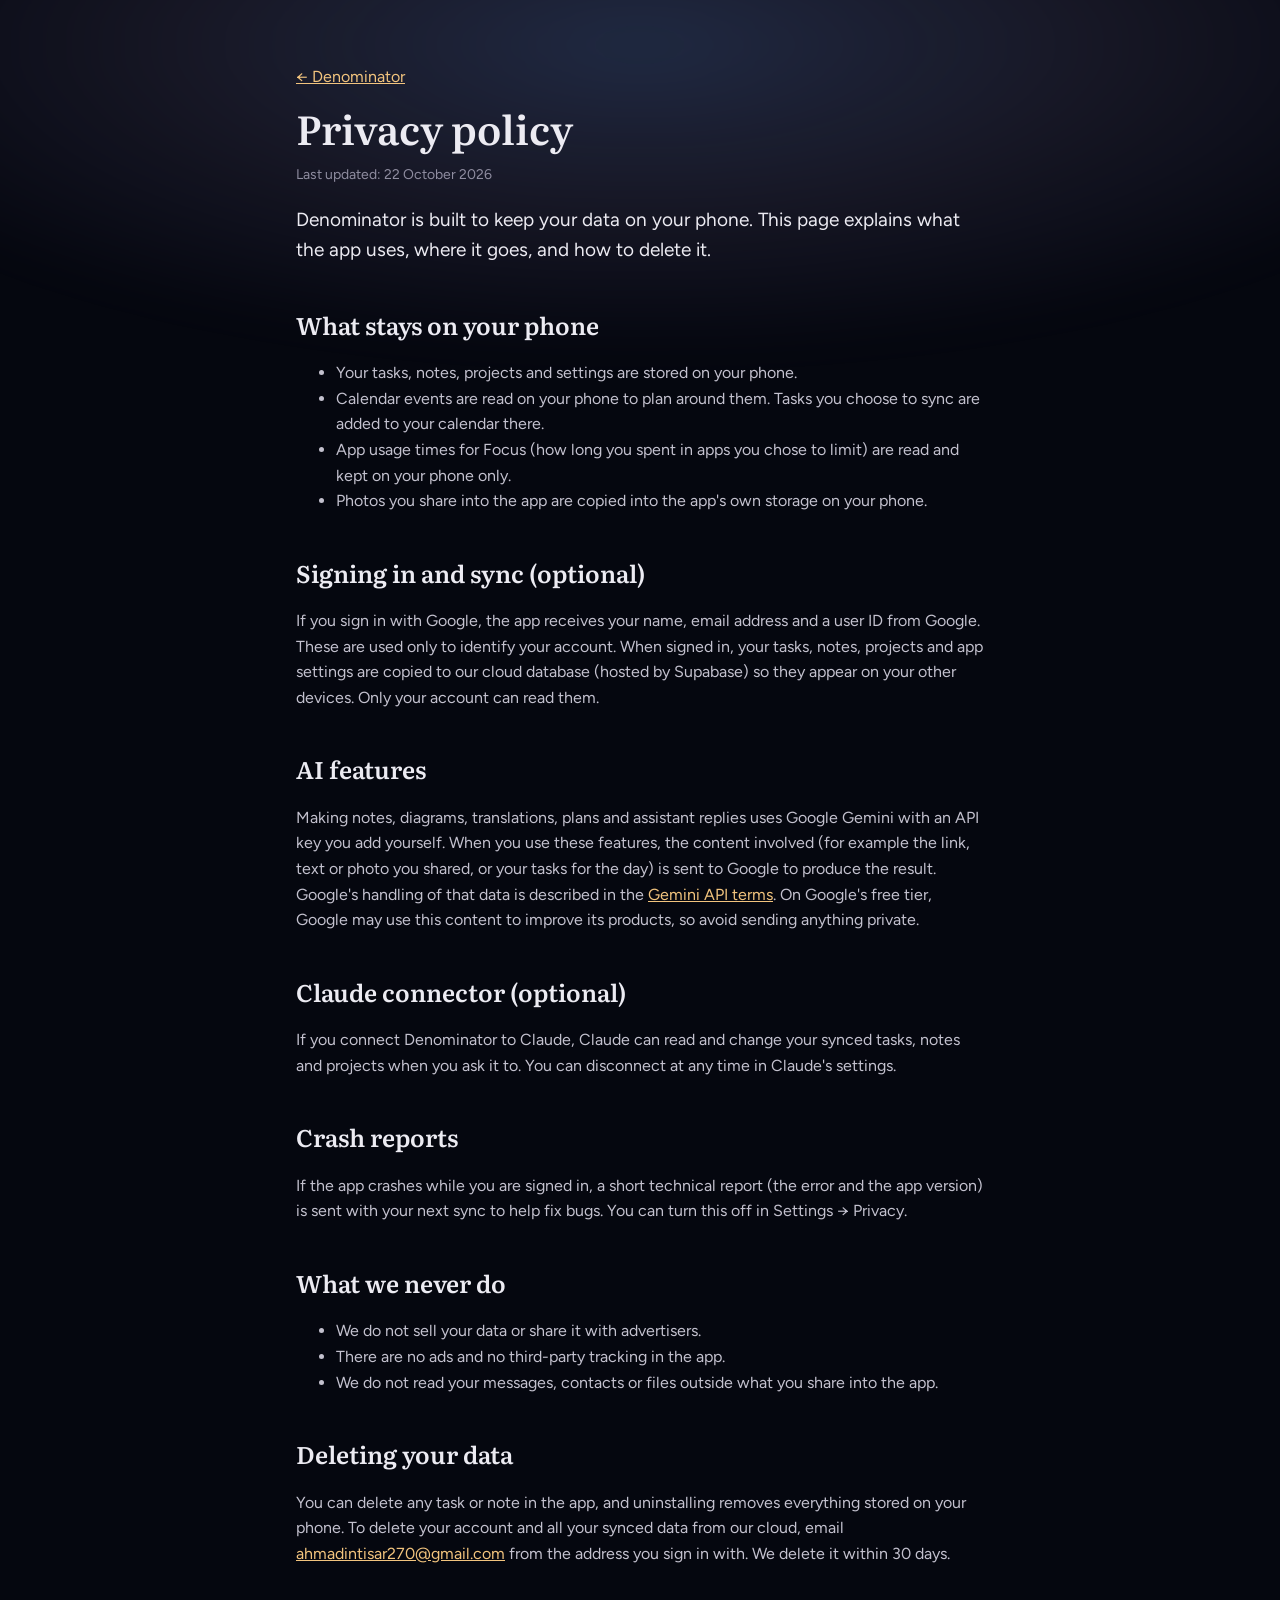
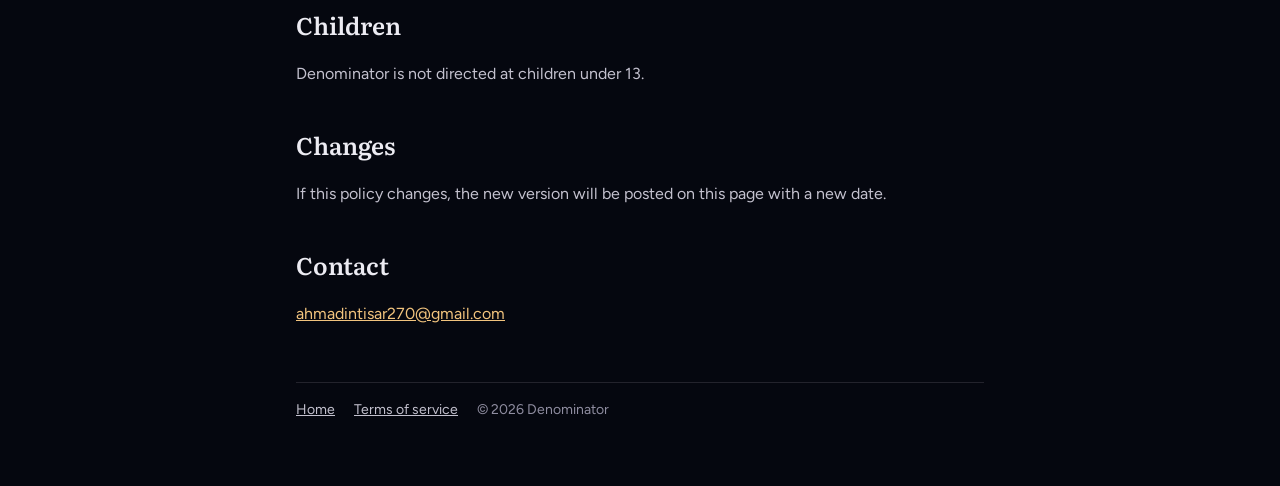
==== privacy.html @ ea75432d "Denominator 1.18.0: website, download and shared-note viewer Co-Authored-By: Claude Opus 5.5 <norepl" ====
<!doctype html>
<html lang="en">
<head>
  <meta charset="utf-8">
  <meta name="viewport" content="width=device-width, initial-scale=1">
  <title>Privacy policy · Denominator</title>
  <meta name="description" content="How the Denominator app handles your data.">
  <link rel="icon" href="icon.png">
  <link rel="preconnect" href="https://fonts.googleapis.com">
  <link href="https://fonts.googleapis.com/css2?family=Figtree:wght@400;600&family=Literata:wght@600&display=swap" rel="stylesheet">
  <link rel="stylesheet" href="style.css">
</head>
<body>
  <div class="glow"></div>
  <main>
    <p><a href="index.html">← Denominator</a></p>
    <h1>Privacy policy</h1>
    <p class="small">Last updated: 22 October 2026</p>

    <p class="lead">Denominator is built to keep your data on your phone. This page explains what the app uses, where it goes, and how to delete it.</p>

    <h2>What stays on your phone</h2>
    <ul>
      <li>Your tasks, notes, projects and settings are stored on your phone.</li>
      <li>Calendar events are read on your phone to plan around them. Tasks you choose to sync are added to your calendar there.</li>
      <li>App usage times for Focus (how long you spent in apps you chose to limit) are read and kept on your phone only.</li>
      <li>Photos you share into the app are copied into the app's own storage on your phone.</li>
    </ul>

    <h2>Signing in and sync (optional)</h2>
    <p>If you sign in with Google, the app receives your name, email address and a user ID from Google. These are used only to identify your account. When signed in, your tasks, notes, projects and app settings are copied to our cloud database (hosted by Supabase) so they appear on your other devices. Only your account can read them.</p>

    <h2>AI features</h2>
    <p>Making notes, diagrams, translations, plans and assistant replies uses Google Gemini with an API key you add yourself. When you use these features, the content involved (for example the link, text or photo you shared, or your tasks for the day) is sent to Google to produce the result. Google's handling of that data is described in the <a href="https://ai.google.dev/gemini-api/terms">Gemini API terms</a>. On Google's free tier, Google may use this content to improve its products, so avoid sending anything private.</p>

    <h2>Claude connector (optional)</h2>
    <p>If you connect Denominator to Claude, Claude can read and change your synced tasks, notes and projects when you ask it to. You can disconnect at any time in Claude's settings.</p>

    <h2>Crash reports</h2>
    <p>If the app crashes while you are signed in, a short technical report (the error and the app version) is sent with your next sync to help fix bugs. You can turn this off in Settings → Privacy.</p>

    <h2>What we never do</h2>
    <ul>
      <li>We do not sell your data or share it with advertisers.</li>
      <li>There are no ads and no third-party tracking in the app.</li>
      <li>We do not read your messages, contacts or files outside what you share into the app.</li>
    </ul>

    <h2>Deleting your data</h2>
    <p>You can delete any task or note in the app, and uninstalling removes everything stored on your phone. To delete your account and all your synced data from our cloud, email <a href="mailto:ahmadintisar270@gmail.com">ahmadintisar270@gmail.com</a> from the address you sign in with. We delete it within 30 days.</p>

    <h2>Children</h2>
    <p>Denominator is not directed at children under 13.</p>

    <h2>Changes</h2>
    <p>If this policy changes, the new version will be posted on this page with a new date.</p>

    <h2>Contact</h2>
    <p><a href="mailto:ahmadintisar270@gmail.com">ahmadintisar270@gmail.com</a></p>

    <footer>
      <a href="index.html">Home</a>
      <a href="terms.html">Terms of service</a>
      <span>© 2026 Denominator</span>
    </footer>
  </main>
</body>
</html>
---- style.css ----
:root {
  --bg: #05070f;
  --surface: #10111a;
  --text: #ecebf2;
  --soft: #c3c1ce;
  --muted: #8f8da0;
  --accent: #f2c47e;
  --moon: #b9a8f0;
  --line: #23232c;
}
* { box-sizing: border-box; }
html { -webkit-text-size-adjust: 100%; }
body {
  margin: 0;
  background: var(--bg);
  color: var(--text);
  font-family: "Figtree", system-ui, -apple-system, "Segoe UI", Roboto, sans-serif;
  line-height: 1.6;
}
.glow {
  position: fixed; inset: -30vh -20vw auto; height: 70vh; z-index: -1;
  background: radial-gradient(closest-side, rgba(127,166,248,.22), rgba(185,168,240,.10), transparent);
  filter: blur(20px);
}
main { max-width: 720px; margin: 0 auto; padding: 48px 16px 64px; }
header.hero { display: flex; gap: 20px; align-items: center; margin-bottom: 28px; }
header.hero img { width: 84px; height: 84px; border-radius: 20px; }
h1 { font-family: "Literata", Georgia, serif; font-weight: 600; font-size: 40px; line-height: 1.1; margin: 0; }
.tag { letter-spacing: .3em; color: var(--muted); font-size: 13px; margin-top: 8px; }
h2 { font-family: "Literata", Georgia, serif; font-weight: 600; font-size: 24px; margin: 40px 0 8px; }
h3 { font-size: 17px; margin: 24px 0 4px; }
p, li { color: var(--soft); }
a { color: var(--accent); }
.lead { font-size: 19px; color: var(--text); }
.grid { display: grid; grid-template-columns: repeat(auto-fit, minmax(200px, 1fr)); gap: 12px; margin-top: 20px; }
.card { background: var(--surface); border: 1px solid var(--line); border-radius: 18px; padding: 16px; }
.card b { color: var(--text); display: block; margin-bottom: 4px; }
.card span { color: var(--muted); font-size: 15px; }
.btn {
  display: inline-block; margin-top: 24px; padding: 12px 20px; border-radius: 999px;
  background: var(--accent); color: #1a1408; text-decoration: none; font-weight: 600;
}
footer { margin-top: 56px; padding-top: 16px; border-top: 1px solid var(--line); color: var(--muted); font-size: 14px; }
footer a { color: var(--soft); margin-right: 16px; }
.small { font-size: 14px; color: var(--muted); }
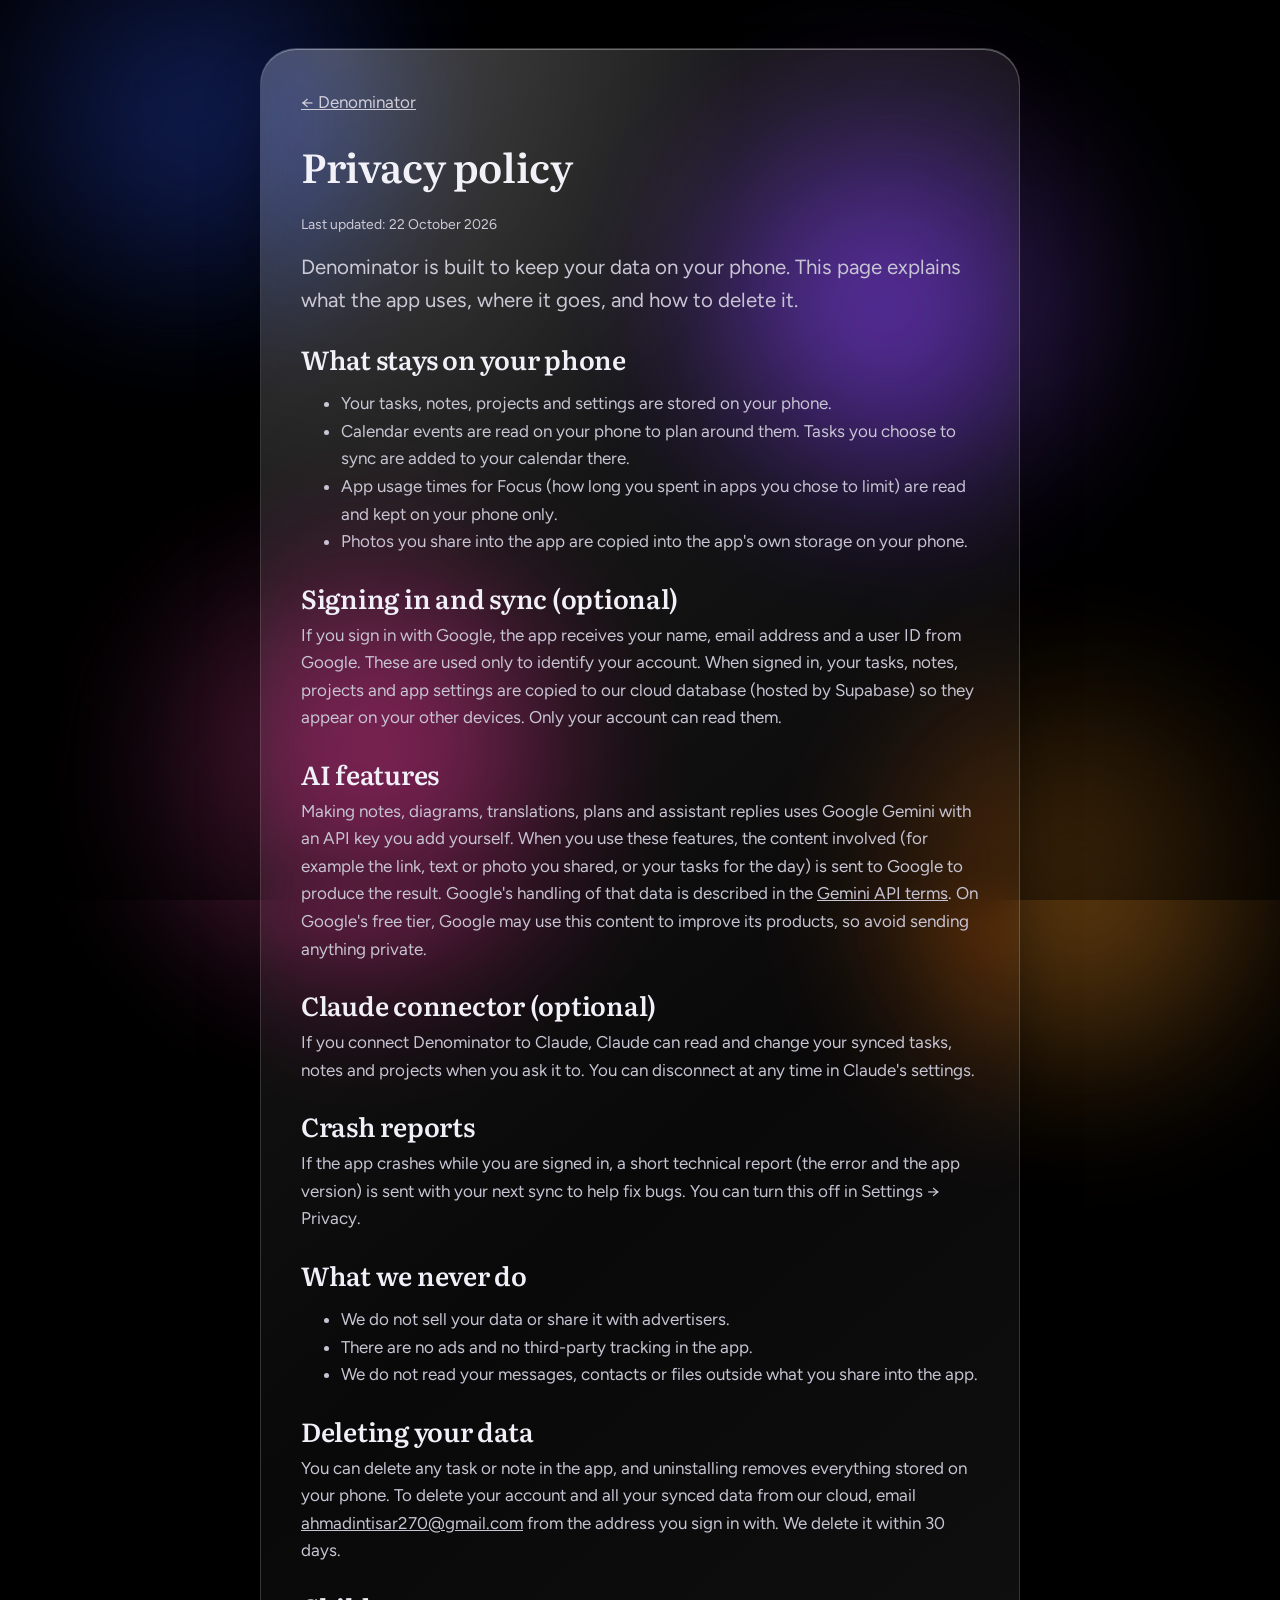
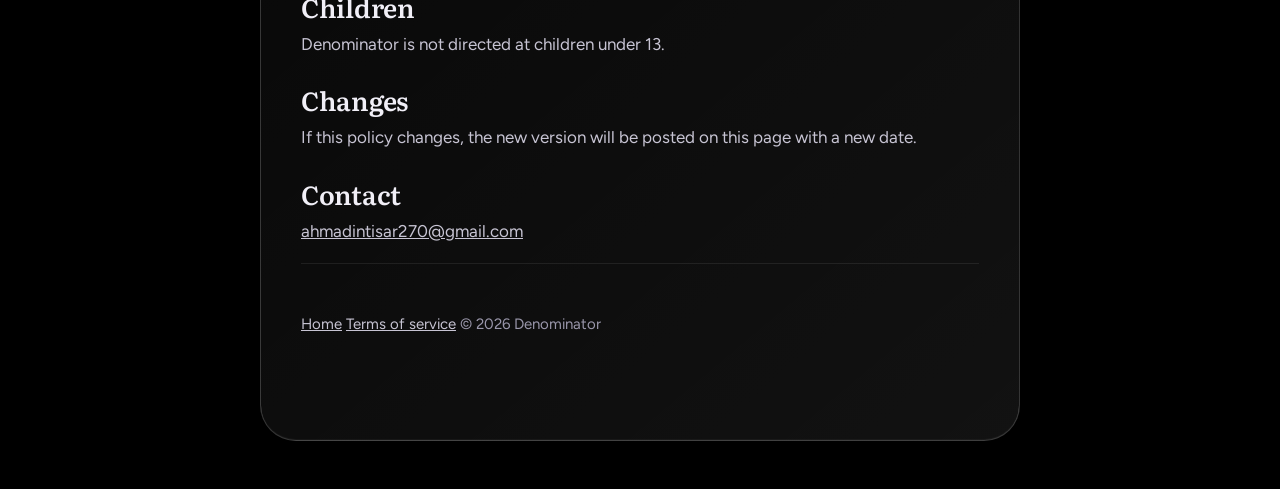
==== commit 2d2c60d6: "New website: liquid glass design, a day-by-day tour of every feature, and a feedback form Co-Authore" ====
--- a/privacy.html
+++ b/privacy.html
@@ -8,11 +8,11 @@
   <link rel="icon" href="icon.png">
   <link rel="preconnect" href="https://fonts.googleapis.com">
   <link href="https://fonts.googleapis.com/css2?family=Figtree:wght@400;600&family=Literata:wght@600&display=swap" rel="stylesheet">
-  <link rel="stylesheet" href="style.css">
+  <link rel="stylesheet" href="style.css?v=5">
 </head>
 <body>
-  <div class="glow"></div>
-  <main>
+  <div class="aurora" aria-hidden="true"><i></i><i></i><i></i><i></i></div><div class="grain" aria-hidden="true"></div>
+  <main class="page glass">
     <p><a href="index.html">← Denominator</a></p>
     <h1>Privacy policy</h1>
     <p class="small">Last updated: 22 October 2026</p>
--- a/style.css
+++ b/style.css
@@ -1,45 +1,208 @@
+/* Denominator website. One idea: the app's own D-gradient light, seen through glass.
+   Colors come from the app (ink black, candlelight, sea, lavender); type is the
+   app's own pair: Literata for headings, Figtree for reading. */
 :root {
-  --bg: #05070f;
-  --surface: #10111a;
-  --text: #ecebf2;
-  --soft: #c3c1ce;
-  --muted: #8f8da0;
-  --accent: #f2c47e;
-  --moon: #b9a8f0;
-  --line: #23232c;
+  --ink: #000;
+  --text: #F1EFF7;
+  --soft: #C7C4D3;
+  --muted: #9A97AB;
+  --candle: #F2C47E;
+  --sea: #8AD6C6;
+  --lavender: #B9A8F0;
+  --rose: #F0958A;
+  --d1: #3D5CFF; --d2: #8C5CFF; --d3: #FF5FA8; --d4: #FFA046;
+  --glass: linear-gradient(140deg, rgba(255,255,255,.13), rgba(255,255,255,.035) 55%, rgba(255,255,255,.07));
+  --edge: rgba(255,255,255,.17);
+  --serif: "Literata", Georgia, serif;
+  --sans: "Figtree", "Hind Siliguri", system-ui, sans-serif;
+  color-scheme: dark;
 }
 * { box-sizing: border-box; }
-html { -webkit-text-size-adjust: 100%; }
-body {
-  margin: 0;
-  background: var(--bg);
-  color: var(--text);
-  font-family: "Figtree", system-ui, -apple-system, "Segoe UI", Roboto, sans-serif;
-  line-height: 1.6;
-}
-.glow {
-  position: fixed; inset: -30vh -20vw auto; height: 70vh; z-index: -1;
-  background: radial-gradient(closest-side, rgba(127,166,248,.22), rgba(185,168,240,.10), transparent);
-  filter: blur(20px);
-}
-main { max-width: 720px; margin: 0 auto; padding: 48px 16px 64px; }
-header.hero { display: flex; gap: 20px; align-items: center; margin-bottom: 28px; }
-header.hero img { width: 84px; height: 84px; border-radius: 20px; }
-h1 { font-family: "Literata", Georgia, serif; font-weight: 600; font-size: 40px; line-height: 1.1; margin: 0; }
-.tag { letter-spacing: .3em; color: var(--muted); font-size: 13px; margin-top: 8px; }
-h2 { font-family: "Literata", Georgia, serif; font-weight: 600; font-size: 24px; margin: 40px 0 8px; }
-h3 { font-size: 17px; margin: 24px 0 4px; }
-p, li { color: var(--soft); }
-a { color: var(--accent); }
-.lead { font-size: 19px; color: var(--text); }
-.grid { display: grid; grid-template-columns: repeat(auto-fit, minmax(200px, 1fr)); gap: 12px; margin-top: 20px; }
-.card { background: var(--surface); border: 1px solid var(--line); border-radius: 18px; padding: 16px; }
-.card b { color: var(--text); display: block; margin-bottom: 4px; }
-.card span { color: var(--muted); font-size: 15px; }
-.btn {
-  display: inline-block; margin-top: 24px; padding: 12px 20px; border-radius: 999px;
-  background: var(--accent); color: #1a1408; text-decoration: none; font-weight: 600;
-}
-footer { margin-top: 56px; padding-top: 16px; border-top: 1px solid var(--line); color: var(--muted); font-size: 14px; }
-footer a { color: var(--soft); margin-right: 16px; }
+html { scroll-behavior: smooth; overflow-x: clip; }
+body { margin: 0; background: var(--ink); color: var(--text); font: 17px/1.62 var(--sans); -webkit-font-smoothing: antialiased; overflow-x: hidden; }
+img, video { max-width: 100%; display: block; }
+a { color: inherit; }
+:focus-visible { outline: 2px solid var(--candle); outline-offset: 3px; border-radius: 8px; }
+
+/* ---------- the light behind the glass ---------- */
+.aurora { position: fixed; inset: -20vmax; z-index: -1; pointer-events: none; filter: blur(60px) saturate(130%); opacity: .55; }
+.aurora i { position: absolute; width: 46vmax; height: 46vmax; border-radius: 50%; mix-blend-mode: screen; animation: drift 38s ease-in-out infinite alternate; }
+.aurora i:nth-child(1) { background: radial-gradient(circle, var(--d1), transparent 65%); left: 8%; top: 4%; }
+.aurora i:nth-child(2) { background: radial-gradient(circle, var(--d2), transparent 65%); left: 48%; top: 18%; animation-delay: -12s; }
+.aurora i:nth-child(3) { background: radial-gradient(circle, var(--d3), transparent 65%); left: 18%; top: 52%; animation-delay: -24s; }
+.aurora i:nth-child(4) { background: radial-gradient(circle, var(--d4), transparent 62%); left: 58%; top: 60%; animation-delay: -6s; opacity: .8; }
+@keyframes drift { to { transform: translate(9vmax, -7vmax) scale(1.15); } }
+.grain { position: fixed; inset: 0; z-index: -1; pointer-events: none; background: radial-gradient(ellipse at center, rgba(0,0,0,0) 30%, rgba(0,0,0,.55) 100%); }
+
+/* ---------- glass ---------- */
+.glass {
+  position: relative; background: var(--glass);
+  -webkit-backdrop-filter: blur(22px) saturate(170%); backdrop-filter: blur(22px) saturate(170%);
+  border: 1px solid var(--edge); border-radius: 30px;
+  box-shadow: inset 0 1px 0 rgba(255,255,255,.32), inset 0 -1px 0 rgba(255,255,255,.04), 0 40px 80px -30px rgba(0,0,0,.7);
+}
+.glass::before { /* the curved highlight a real sheet of glass catches */
+  content: ""; position: absolute; inset: 0; border-radius: inherit; pointer-events: none;
+  background: radial-gradient(120% 60% at 10% 0%, rgba(255,255,255,.18), transparent 45%);
+}
+
+/* ---------- layout ---------- */
+.wrap { width: min(1120px, 100% - 32px); margin-inline: auto; }
+.read { max-width: 60ch; }
+section { padding: 96px 0; }
+h1, h2, h3 { font-family: var(--serif); font-weight: 600; margin: 0; letter-spacing: -.01em; }
+h2 { font-size: clamp(32px, 4.6vw, 52px); line-height: 1.08; }
+h3 { font-size: clamp(24px, 2.6vw, 32px); line-height: 1.15; }
+p { margin: 0 0 1em; }
+.lead { font-size: clamp(18px, 1.6vw, 21px); color: var(--soft); }
+.soft { color: var(--soft); } .muted { color: var(--muted); }
+
+/* ---------- nav ---------- */
+.nav { position: sticky; top: 12px; z-index: 10; margin: 12px auto 0; width: min(1120px, 100% - 24px); padding: 10px 12px 10px 16px; border-radius: 999px; display: flex; align-items: center; gap: 12px; }
+.nav .brand { display: flex; align-items: center; gap: 10px; text-decoration: none; font-family: var(--serif); font-weight: 600; font-size: 19px; }
+.nav .brand img { width: 30px; height: 30px; border-radius: 9px; }
+.nav ul { display: flex; gap: 4px; list-style: none; margin: 0 0 0 auto; padding: 0; }
+.nav ul a { text-decoration: none; color: var(--soft); font-size: 15px; padding: 8px 12px; border-radius: 999px; }
+.nav ul a:hover { color: var(--text); background: rgba(255,255,255,.08); }
+.btn { display: inline-flex; align-items: center; justify-content: center; gap: 10px; text-decoration: none; font-weight: 700; font-size: 16px; border-radius: 999px; padding: 14px 24px; border: 0; cursor: pointer; font-family: var(--sans); }
+.btn-candle { background: var(--candle); color: #1A1408; box-shadow: 0 10px 30px -8px rgba(242,196,126,.6), inset 0 1px 0 rgba(255,255,255,.5); }
+.btn-candle:hover { filter: brightness(1.06); }
+.btn-glass { color: var(--text); background: rgba(255,255,255,.08); border: 1px solid var(--edge); }
+.btn-glass:hover { background: rgba(255,255,255,.14); }
+.nav .btn { padding: 10px 18px; font-size: 15px; }
+@media (max-width: 860px) { .nav ul { display: none; } .nav .btn { margin-left: auto; } }
+
+/* ---------- hero ---------- */
+.hero { padding: 72px 0 40px; display: grid; grid-template-columns: 1.05fr .95fr; gap: 40px; align-items: center; }
+.lens { padding: 44px 40px 40px; border-radius: 40px; }
+@supports (backdrop-filter: url(#refract)) { .lens { backdrop-filter: blur(14px) saturate(180%) url(#refract); } }
+.hero h1 { font-size: clamp(44px, 6.4vw, 84px); line-height: .98; letter-spacing: -.025em; }
+.hero h1 .d { display: inline-block; width: .66em; height: .9em; margin-right: .02em; vertical-align: -.06em;
+  background: linear-gradient(160deg, var(--d1), var(--d2) 38%, var(--d3) 68%, var(--d4));
+  clip-path: path("M0 0 L0.28 0 A0.62 0.5 0 0 1 0.28 1 L0 1 Z"); }
+.hero .lead { margin: 22px 0 28px; max-width: 34ch; }
+.actions { display: flex; flex-wrap: wrap; gap: 12px; align-items: center; }
+.meta { margin-top: 18px; font-size: 14px; color: var(--muted); }
+.stack { position: relative; height: 620px; }
+.stack .phone { position: absolute; width: 250px; }
+.stack .phone:nth-child(1) { left: 0; top: 70px; transform: rotate(-7deg); }
+.stack .phone:nth-child(2) { left: 30%; top: 0; z-index: 2; width: 270px; }
+.stack .phone:nth-child(3) { right: 0; top: 96px; transform: rotate(6deg); }
+@media (max-width: 960px) {
+  .hero { grid-template-columns: 1fr; padding-top: 40px; }
+  .stack { height: 480px; } .stack .phone { width: 190px !important; }
+  .stack .phone:nth-child(2) { left: calc(50% - 95px); }
+}
+@media (max-width: 520px) { .lens { padding: 30px 22px 26px; border-radius: 30px; } .stack { height: 400px; } .stack .phone { width: 150px !important; } .stack .phone:nth-child(2) { left: calc(50% - 75px); } }
+
+/* ---------- phone frame ---------- */
+.phone { aspect-ratio: 392 / 852; padding: 9px; border-radius: 46px; background: linear-gradient(150deg, rgba(255,255,255,.28), rgba(255,255,255,.06) 40%, rgba(255,255,255,.16));
+  box-shadow: inset 0 0 0 1px rgba(255,255,255,.22), 0 40px 70px -24px rgba(0,0,0,.85); }
+.phone img { width: 100%; height: 100%; object-fit: cover; border-radius: 38px; background: #000; }
+
+/* ---------- film ---------- */
+.film { padding: 18px; border-radius: 36px; }
+.film video { width: 100%; height: auto; aspect-ratio: 16 / 9; border-radius: 22px; background: #000; }
+.film figcaption { margin: 12px 4px 2px; color: var(--muted); font-size: 15px; }
+
+/* ---------- a day with Denominator ---------- */
+.day-intro { margin-bottom: 56px; }
+.moment { display: grid; grid-template-columns: 1fr 1fr; gap: 56px; align-items: center; padding: 56px 0; border-top: 1px solid rgba(255,255,255,.08); }
+.moment:nth-of-type(even) .shots { order: -1; }
+.clock { font-family: var(--serif); font-size: 18px; color: var(--candle); margin-bottom: 10px; font-variant-numeric: tabular-nums; }
+.moment h3 { margin-bottom: 14px; }
+.moment ul { margin: 18px 0 0; padding: 0; list-style: none; display: grid; gap: 10px; }
+.moment li { padding-left: 28px; position: relative; color: var(--soft); }
+.moment li::before { content: ""; position: absolute; left: 4px; top: .62em; width: 10px; height: 10px; border-radius: 50%; background: var(--dot, var(--sea)); box-shadow: 0 0 12px var(--dot, var(--sea)); }
+.shots { display: flex; gap: 18px; justify-content: center; align-items: flex-start; padding: 28px; border-radius: 36px; }
+.shots .phone { width: min(270px, 100%); }
+.shots.two .phone { width: min(230px, 48%); }
+.shots.two .phone:last-child { margin-top: 48px; }
+.shots.three .phone { width: min(190px, 32%); }
+.shots.three .phone:nth-child(2) { margin-top: 36px; }
+.shots.three .phone:nth-child(3) { margin-top: 72px; }
+.chips { display: flex; flex-wrap: wrap; gap: 8px; margin-top: 18px; }
+.chip { font-size: 14px; padding: 6px 12px; border-radius: 999px; background: rgba(255,255,255,.07); border: 1px solid rgba(255,255,255,.12); color: var(--soft); }
+@media (max-width: 900px) {
+  .moment { grid-template-columns: 1fr; gap: 28px; padding: 40px 0; }
+  .moment:nth-of-type(even) .shots { order: 0; }
+  .shots { padding: 18px; }
+}
+
+/* ---------- ideas fan ---------- */
+.fan { position: relative; height: 470px; }
+.fan img { position: absolute; width: 46%; max-width: 250px; border-radius: 22px; box-shadow: 0 30px 60px -20px rgba(0,0,0,.8); top: 30px; left: 50%; transform-origin: 50% 120%; }
+.fan img:nth-child(1) { transform: translateX(-50%) rotate(-16deg) translateX(-30%); }
+.fan img:nth-child(2) { transform: translateX(-50%) rotate(-5deg) translateX(-8%); }
+.fan img:nth-child(3) { transform: translateX(-50%) rotate(6deg) translateX(10%); }
+.fan img:nth-child(4) { transform: translateX(-50%) rotate(16deg) translateX(30%); }
+@media (max-width: 520px) { .fan { height: 360px; } }
+
+/* ---------- sharing ---------- */
+.share { display: grid; grid-template-columns: 1fr 1fr; gap: 48px; align-items: center; padding: 48px; border-radius: 40px; }
+.thread { display: grid; gap: 12px; }
+.bubble { max-width: 340px; padding: 14px 16px; border-radius: 22px 22px 22px 6px; background: rgba(255,255,255,.1); border: 1px solid rgba(255,255,255,.14); }
+.bubble.me { justify-self: end; border-radius: 22px 22px 6px 22px; background: rgba(138,214,198,.16); border-color: rgba(138,214,198,.3); }
+.bubble b { display: block; font-family: var(--serif); font-size: 18px; }
+.bubble .link { display: block; margin-top: 6px; font-size: 14px; color: var(--sea); word-break: break-all; }
+.bubble.saved { justify-self: end; background: rgba(242,196,126,.16); border-color: rgba(242,196,126,.35); }
+@media (max-width: 860px) { .share { grid-template-columns: 1fr; padding: 28px 22px; } }
+
+/* ---------- the small things ---------- */
+.extras { display: grid; grid-template-columns: repeat(3, 1fr); gap: 0; padding: 12px; border-radius: 36px; margin-top: 40px; }
+.extras div { padding: 22px 22px 18px; }
+.extras div + div { border-left: 1px solid rgba(255,255,255,.08); }
+.extras div:nth-child(3n+1) { border-left: 0; }
+.extras div:nth-child(n+4) { border-top: 1px solid rgba(255,255,255,.08); }
+.extras b { display: block; font-size: 18px; margin-bottom: 4px; }
+.extras span { color: var(--soft); font-size: 15.5px; }
+@media (max-width: 860px) { .extras { grid-template-columns: 1fr; } .extras div { border-left: 0 !important; } .extras div + div { border-top: 1px solid rgba(255,255,255,.08); } }
+
+/* ---------- download ---------- */
+.get { display: grid; grid-template-columns: 1.1fr .9fr; gap: 40px; padding: 48px; border-radius: 40px; align-items: start; }
+.get ol { margin: 0; padding-left: 22px; color: var(--soft); display: grid; gap: 8px; }
+.get .small { font-size: 15px; color: var(--muted); margin-top: 14px; }
+@media (max-width: 860px) { .get { grid-template-columns: 1fr; padding: 28px 22px; } }
+
+/* ---------- questions ---------- */
+.faq { display: grid; gap: 10px; margin-top: 32px; max-width: 820px; }
+.faq details { border-radius: 22px; padding: 4px 22px; }
+.faq summary { cursor: pointer; padding: 16px 0; font-weight: 700; font-size: 18px; list-style: none; display: flex; justify-content: space-between; gap: 12px; }
+.faq summary::after { content: "+"; font-weight: 400; font-size: 24px; line-height: 1; color: var(--muted); transition: transform .2s; }
+.faq details[open] summary::after { transform: rotate(45deg); }
+.faq details p { color: var(--soft); }
+
+/* ---------- feedback ---------- */
+.feedback { display: grid; grid-template-columns: .8fr 1.2fr; gap: 48px; align-items: start; }
+.form { padding: 32px; border-radius: 36px; display: grid; gap: 18px; }
+.kinds { display: flex; flex-wrap: wrap; gap: 8px; border: 0; padding: 0; margin: 0; }
+.kinds legend { font-weight: 700; margin-bottom: 10px; }
+.kinds label { cursor: pointer; }
+.kinds input { position: absolute; opacity: 0; pointer-events: none; }
+.kinds span { display: inline-block; padding: 9px 16px; border-radius: 999px; border: 1px solid var(--edge); background: rgba(255,255,255,.05); color: var(--soft); font-size: 15px; }
+.kinds input:checked + span { background: var(--candle); color: #1A1408; border-color: var(--candle); font-weight: 700; }
+.kinds input:focus-visible + span { outline: 2px solid var(--candle); outline-offset: 2px; }
+.field { display: grid; gap: 6px; }
+.field label { font-weight: 700; font-size: 15px; }
+.field small { color: var(--muted); font-size: 13.5px; }
+.field input, .field textarea { font: inherit; font-size: 16px; color: var(--text); background: rgba(0,0,0,.35); border: 1px solid rgba(255,255,255,.16); border-radius: 16px; padding: 12px 14px; width: 100%; }
+.field textarea { min-height: 150px; resize: vertical; }
+.field input:focus, .field textarea:focus { outline: none; border-color: var(--candle); box-shadow: 0 0 0 3px rgba(242,196,126,.2); }
+.row { display: grid; grid-template-columns: 1fr 1fr; gap: 14px; }
+.hp { position: absolute; left: -9999px; }
+.status { min-height: 1.5em; font-size: 15px; }
+.status.ok { color: var(--sea); } .status.err { color: var(--rose); }
+@media (max-width: 860px) { .feedback { grid-template-columns: 1fr; } .form { padding: 22px; } .row { grid-template-columns: 1fr; } }
+
+/* ---------- footer ---------- */
+footer { padding: 48px 0 64px; color: var(--muted); font-size: 15px; border-top: 1px solid rgba(255,255,255,.08); }
+footer .wrap { display: flex; flex-wrap: wrap; gap: 14px 28px; align-items: center; }
+footer a { color: var(--soft); }
+
+@media (prefers-reduced-motion: reduce) { .aurora i { animation: none; } html { scroll-behavior: auto; } }
+
+/* ---------- inner pages (privacy, terms) ---------- */
+.page { width: min(760px, 100% - 32px); margin: 48px auto; padding: 40px; border-radius: 36px; }
+.page h1 { font-size: 40px; margin-bottom: 16px; } .page h2 { font-size: 26px; margin: 28px 0 10px; }
+.page p, .page li { color: var(--soft); }
 .small { font-size: 14px; color: var(--muted); }
